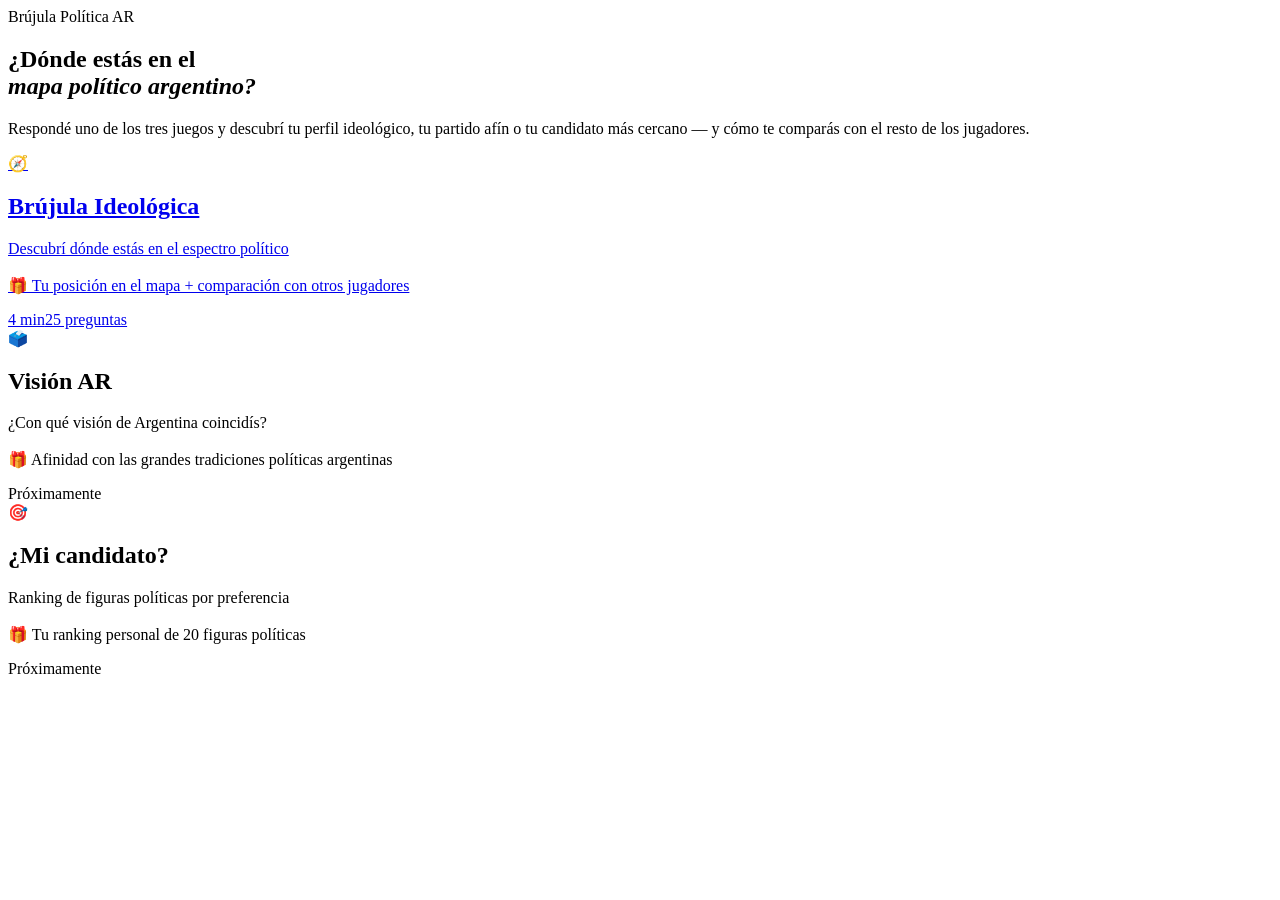
==== frontend/index.html @ 6eeeb503 "Brújula Política AR — instrumento v5.1, listo para deploy - 31 ítems EFG 4-point, 11 dimensiones, ej" ====
<!DOCTYPE html>
<html lang="es">
<head>
  <meta charset="UTF-8">
  <meta name="viewport" content="width=device-width, initial-scale=1.0">
  <title>Brújula Política Argentina</title>
  <link rel="stylesheet" href="/static/css/style.css">
</head>
<body>

<header>
  <div class="container">
    <div class="inner">
      <div class="logo">Brújula <span>Política AR</span></div>
    </div>
  </div>
</header>

<main>
  <div class="container">
    <section class="hero">
      <h1>¿Dónde estás en el<br><em>mapa político argentino?</em></h1>
      <p>Respondé uno de los tres juegos y descubrí tu perfil ideológico, tu partido afín o tu candidato más cercano — y cómo te comparás con el resto de los jugadores.</p>
    </section>

    <div class="quiz-grid" id="quiz-grid">
      <!-- populated by JS -->
    </div>
  </div>
</main>

<script>
const QUIZZES = [
  {
    id:       "j1",
    title:    "Brújula Ideológica",
    subtitle: "Descubrí dónde estás en el espectro político",
    icon:     "🧭",
    questions: 25,
    minutes:  4,
    reward:   "Tu posición en el mapa + comparación con otros jugadores",
    ready:    true
  },
  {
    id:       "j2",
    title:    "Visión AR",
    subtitle: "¿Con qué visión de Argentina coincidís?",
    icon:     "🗳️",
    questions: null,
    minutes:  null,
    reward:   "Afinidad con las grandes tradiciones políticas argentinas",
    ready:    false
  },
  {
    id:       "j3",
    title:    "¿Mi candidato?",
    subtitle: "Ranking de figuras políticas por preferencia",
    icon:     "🎯",
    questions: 20,
    minutes:  4,
    reward:   "Tu ranking personal de 20 figuras políticas",
    ready:    false
  }
];

const grid = document.getElementById("quiz-grid");

QUIZZES.forEach(q => {
  const meta = q.ready
    ? `<span>${q.minutes} min</span><span class="meta-questions">${q.questions} preguntas</span>`
    : `<span>Próximamente</span>`;

  const reward = `🎁 ${q.reward}`;

  if (q.ready) {
    grid.innerHTML += `
      <a class="quiz-card" href="/quiz?type=${q.id}">
        <div class="icon">${q.icon}</div>
        <h2>${q.title}</h2>
        <p>${q.subtitle}<br><br>${reward}</p>
        <div class="meta">${meta}</div>
      </a>`;
  } else {
    grid.innerHTML += `
      <div class="quiz-card disabled">
        <div class="icon">${q.icon}</div>
        <h2>${q.title}</h2>
        <p>${q.subtitle}<br><br>${reward}</p>
        <div class="meta">${meta}</div>
      </div>`;
  }
});
</script>

</body>
</html>
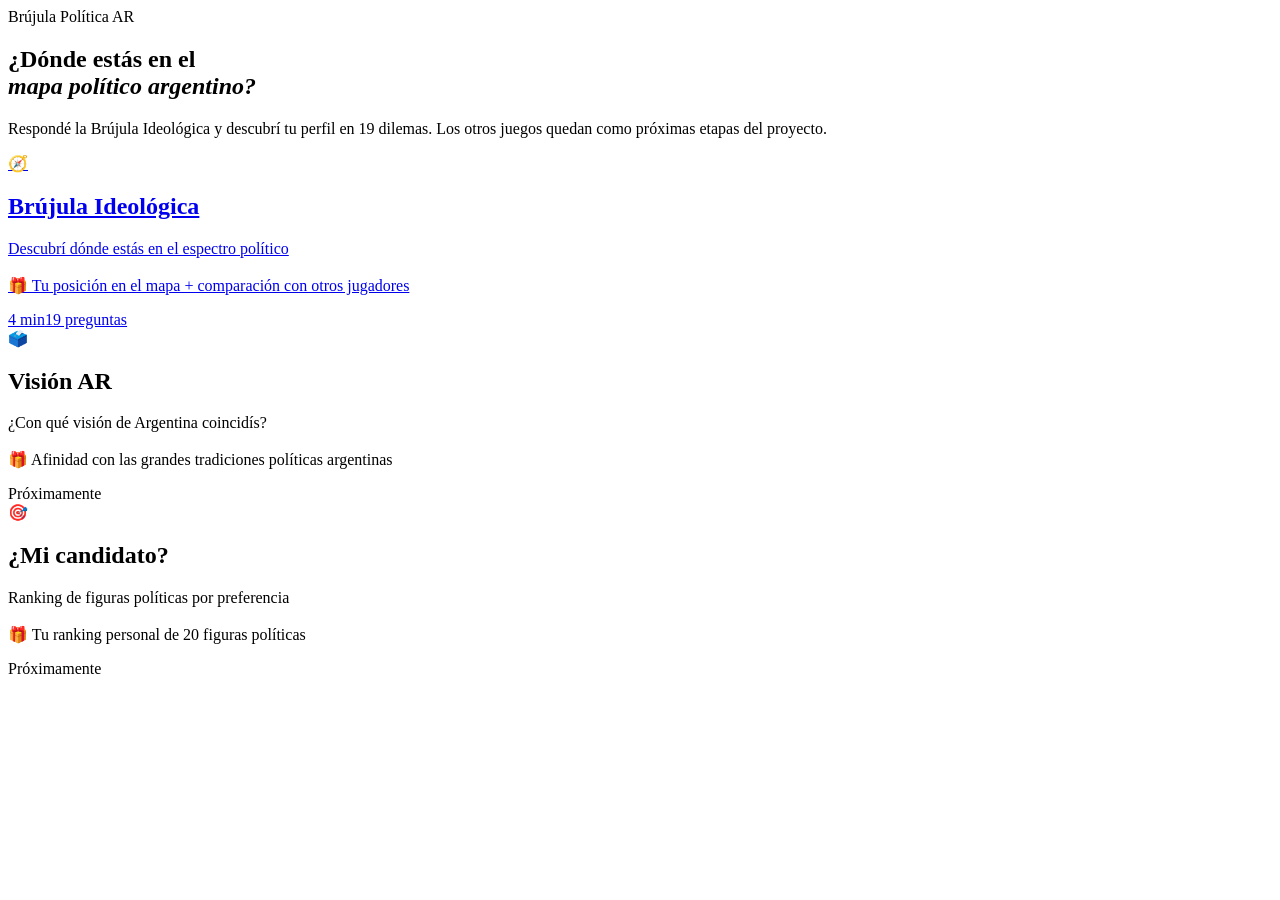
==== commit f7b07165: "Refinamientos post-hardening: validación de respuestas + ajustes UI - backend/scoring/j1_validation." ====
--- a/frontend/index.html
+++ b/frontend/index.html
@@ -3,7 +3,7 @@
 <head>
   <meta charset="UTF-8">
   <meta name="viewport" content="width=device-width, initial-scale=1.0">
-  <title>Brújula Política Argentina</title>
+  <title>Br&uacute;jula Pol&iacute;tica Argentina</title>
   <link rel="stylesheet" href="/static/css/style.css">
 </head>
 <body>
@@ -11,7 +11,7 @@
 <header>
   <div class="container">
     <div class="inner">
-      <div class="logo">Brújula <span>Política AR</span></div>
+      <div class="logo">Br&uacute;jula <span>Pol&iacute;tica AR</span></div>
     </div>
   </div>
 </header>
@@ -19,8 +19,8 @@
 <main>
   <div class="container">
     <section class="hero">
-      <h1>¿Dónde estás en el<br><em>mapa político argentino?</em></h1>
-      <p>Respondé uno de los tres juegos y descubrí tu perfil ideológico, tu partido afín o tu candidato más cercano — y cómo te comparás con el resto de los jugadores.</p>
+      <h1>&iquest;D&oacute;nde est&aacute;s en el<br><em>mapa pol&iacute;tico argentino?</em></h1>
+      <p>Respond&eacute; la Br&uacute;jula Ideol&oacute;gica y descubr&iacute; tu perfil en 19 dilemas. Los otros juegos quedan como pr&oacute;ximas etapas del proyecto.</p>
     </section>
 
     <div class="quiz-grid" id="quiz-grid">
@@ -33,32 +33,32 @@
 const QUIZZES = [
   {
     id:       "j1",
-    title:    "Brújula Ideológica",
-    subtitle: "Descubrí dónde estás en el espectro político",
-    icon:     "🧭",
-    questions: 25,
+    title:    "Br\u00fajula Ideol\u00f3gica",
+    subtitle: "Descubr\u00ed d\u00f3nde est\u00e1s en el espectro pol\u00edtico",
+    icon:     "\uD83E\uDDED",
+    questions: 19,
     minutes:  4,
-    reward:   "Tu posición en el mapa + comparación con otros jugadores",
+    reward:   "Tu posici\u00f3n en el mapa + comparaci\u00f3n con otros jugadores",
     ready:    true
   },
   {
     id:       "j2",
-    title:    "Visión AR",
-    subtitle: "¿Con qué visión de Argentina coincidís?",
-    icon:     "🗳️",
+    title:    "Visi\u00f3n AR",
+    subtitle: "\u00bfCon qu\u00e9 visi\u00f3n de Argentina coincid\u00eds?",
+    icon:     "\uD83D\uDDF3\uFE0F",
     questions: null,
     minutes:  null,
-    reward:   "Afinidad con las grandes tradiciones políticas argentinas",
+    reward:   "Afinidad con las grandes tradiciones pol\u00edticas argentinas",
     ready:    false
   },
   {
     id:       "j3",
-    title:    "¿Mi candidato?",
-    subtitle: "Ranking de figuras políticas por preferencia",
-    icon:     "🎯",
+    title:    "\u00bfMi candidato?",
+    subtitle: "Ranking de figuras pol\u00edticas por preferencia",
+    icon:     "\uD83C\uDFAF",
     questions: 20,
     minutes:  4,
-    reward:   "Tu ranking personal de 20 figuras políticas",
+    reward:   "Tu ranking personal de 20 figuras pol\u00edticas",
     ready:    false
   }
 ];
@@ -68,9 +68,9 @@
 QUIZZES.forEach(q => {
   const meta = q.ready
     ? `<span>${q.minutes} min</span><span class="meta-questions">${q.questions} preguntas</span>`
-    : `<span>Próximamente</span>`;
+    : `<span>Pr\u00f3ximamente</span>`;
 
-  const reward = `🎁 ${q.reward}`;
+  const reward = `\uD83C\uDF81 ${q.reward}`;
 
   if (q.ready) {
     grid.innerHTML += `
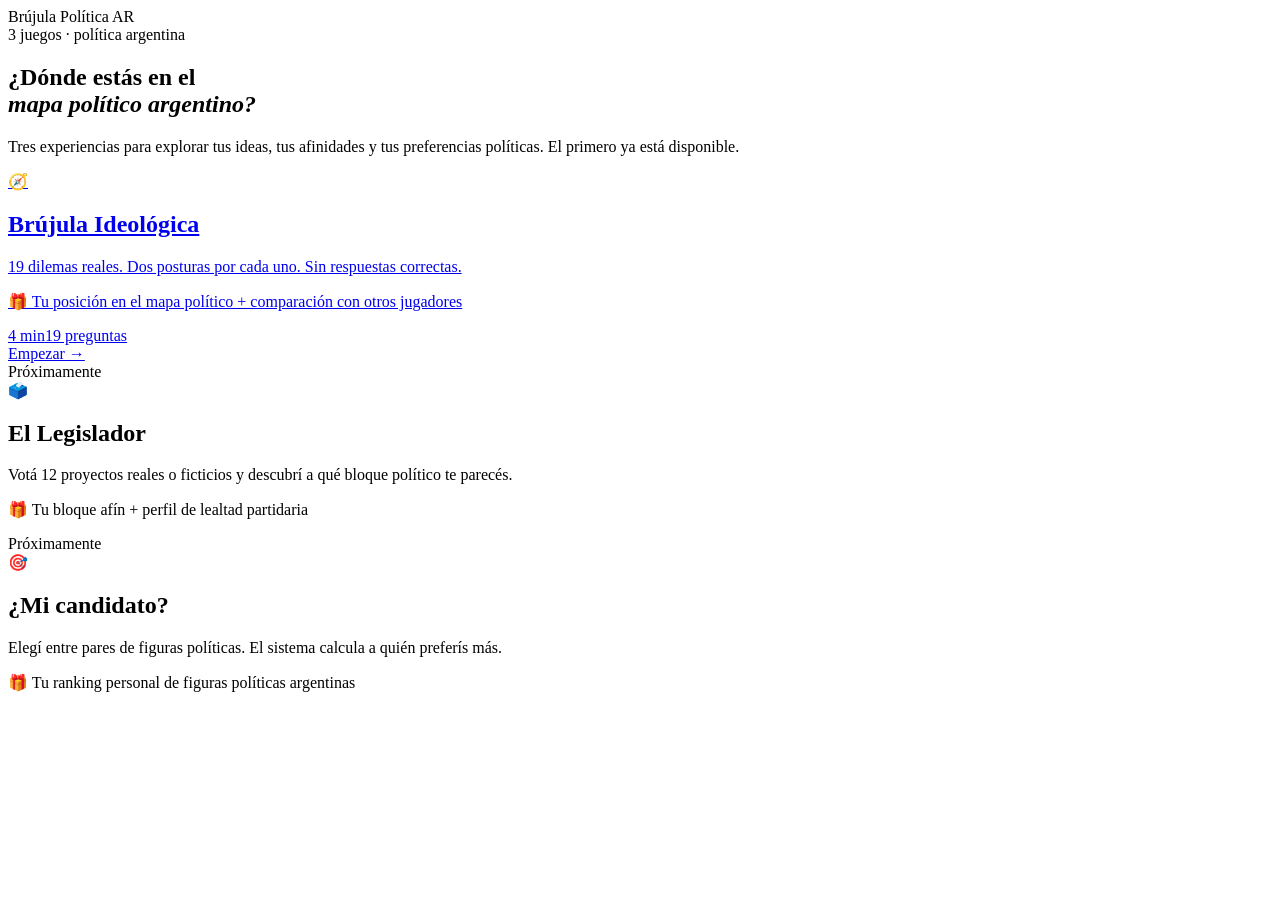
==== commit 1c712e23: "feat(j1): instrumento v6.2 — revisión editorial completa - Escenarios reescritos a segunda persona (" ====
--- a/frontend/index.html
+++ b/frontend/index.html
@@ -19,8 +19,9 @@
 <main>
   <div class="container">
     <section class="hero">
+      <div class="hero-tag">3 juegos &middot; pol&iacute;tica argentina</div>
       <h1>&iquest;D&oacute;nde est&aacute;s en el<br><em>mapa pol&iacute;tico argentino?</em></h1>
-      <p>Respond&eacute; la Br&uacute;jula Ideol&oacute;gica y descubr&iacute; tu perfil en 19 dilemas. Los otros juegos quedan como pr&oacute;ximas etapas del proyecto.</p>
+      <p>Tres experiencias para explorar tus ideas, tus afinidades y tus preferencias pol&iacute;ticas. El primero ya est&aacute; disponible.</p>
     </section>
 
     <div class="quiz-grid" id="quiz-grid">
@@ -34,31 +35,31 @@
   {
     id:       "j1",
     title:    "Br\u00fajula Ideol\u00f3gica",
-    subtitle: "Descubr\u00ed d\u00f3nde est\u00e1s en el espectro pol\u00edtico",
+    subtitle: "19 dilemas reales. Dos posturas por cada uno. Sin respuestas correctas.",
     icon:     "\uD83E\uDDED",
     questions: 19,
     minutes:  4,
-    reward:   "Tu posici\u00f3n en el mapa + comparaci\u00f3n con otros jugadores",
+    reward:   "Tu posici\u00f3n en el mapa pol\u00edtico + comparaci\u00f3n con otros jugadores",
     ready:    true
   },
   {
     id:       "j2",
-    title:    "Visi\u00f3n AR",
-    subtitle: "\u00bfCon qu\u00e9 visi\u00f3n de Argentina coincid\u00eds?",
+    title:    "El Legislador",
+    subtitle: "Vot\u00e1 12 proyectos reales o ficticios y descubr\u00ed a qu\u00e9 bloque pol\u00edtico te parec\u00e9s.",
     icon:     "\uD83D\uDDF3\uFE0F",
-    questions: null,
-    minutes:  null,
-    reward:   "Afinidad con las grandes tradiciones pol\u00edticas argentinas",
+    questions: 12,
+    minutes:  5,
+    reward:   "Tu bloque af\u00edn + perfil de lealtad partidaria",
     ready:    false
   },
   {
     id:       "j3",
     title:    "\u00bfMi candidato?",
-    subtitle: "Ranking de figuras pol\u00edticas por preferencia",
+    subtitle: "Eleg\u00ed entre pares de figuras pol\u00edticas. El sistema calcula a qui\u00e9n prefer\u00eds m\u00e1s.",
     icon:     "\uD83C\uDFAF",
     questions: 20,
     minutes:  4,
-    reward:   "Tu ranking personal de 20 figuras pol\u00edticas",
+    reward:   "Tu ranking personal de figuras pol\u00edticas argentinas",
     ready:    false
   }
 ];
@@ -66,27 +67,25 @@
 const grid = document.getElementById("quiz-grid");
 
 QUIZZES.forEach(q => {
-  const meta = q.ready
-    ? `<span>${q.minutes} min</span><span class="meta-questions">${q.questions} preguntas</span>`
-    : `<span>Pr\u00f3ximamente</span>`;
-
-  const reward = `\uD83C\uDF81 ${q.reward}`;
-
   if (q.ready) {
+    const meta = `<span>${q.minutes} min</span><span class="meta-questions">${q.questions} preguntas</span>`;
     grid.innerHTML += `
       <a class="quiz-card" href="/quiz?type=${q.id}">
         <div class="icon">${q.icon}</div>
         <h2>${q.title}</h2>
-        <p>${q.subtitle}<br><br>${reward}</p>
+        <p class="card-subtitle">${q.subtitle}</p>
+        <p class="card-reward">\uD83C\uDF81 ${q.reward}</p>
         <div class="meta">${meta}</div>
+        <div class="card-cta">Empezar \u2192</div>
       </a>`;
   } else {
     grid.innerHTML += `
       <div class="quiz-card disabled">
+        <div class="quiz-coming-badge">Pr\u00f3ximamente</div>
         <div class="icon">${q.icon}</div>
         <h2>${q.title}</h2>
-        <p>${q.subtitle}<br><br>${reward}</p>
-        <div class="meta">${meta}</div>
+        <p class="card-subtitle">${q.subtitle}</p>
+        <p class="card-reward">\uD83C\uDF81 ${q.reward}</p>
       </div>`;
   }
 });
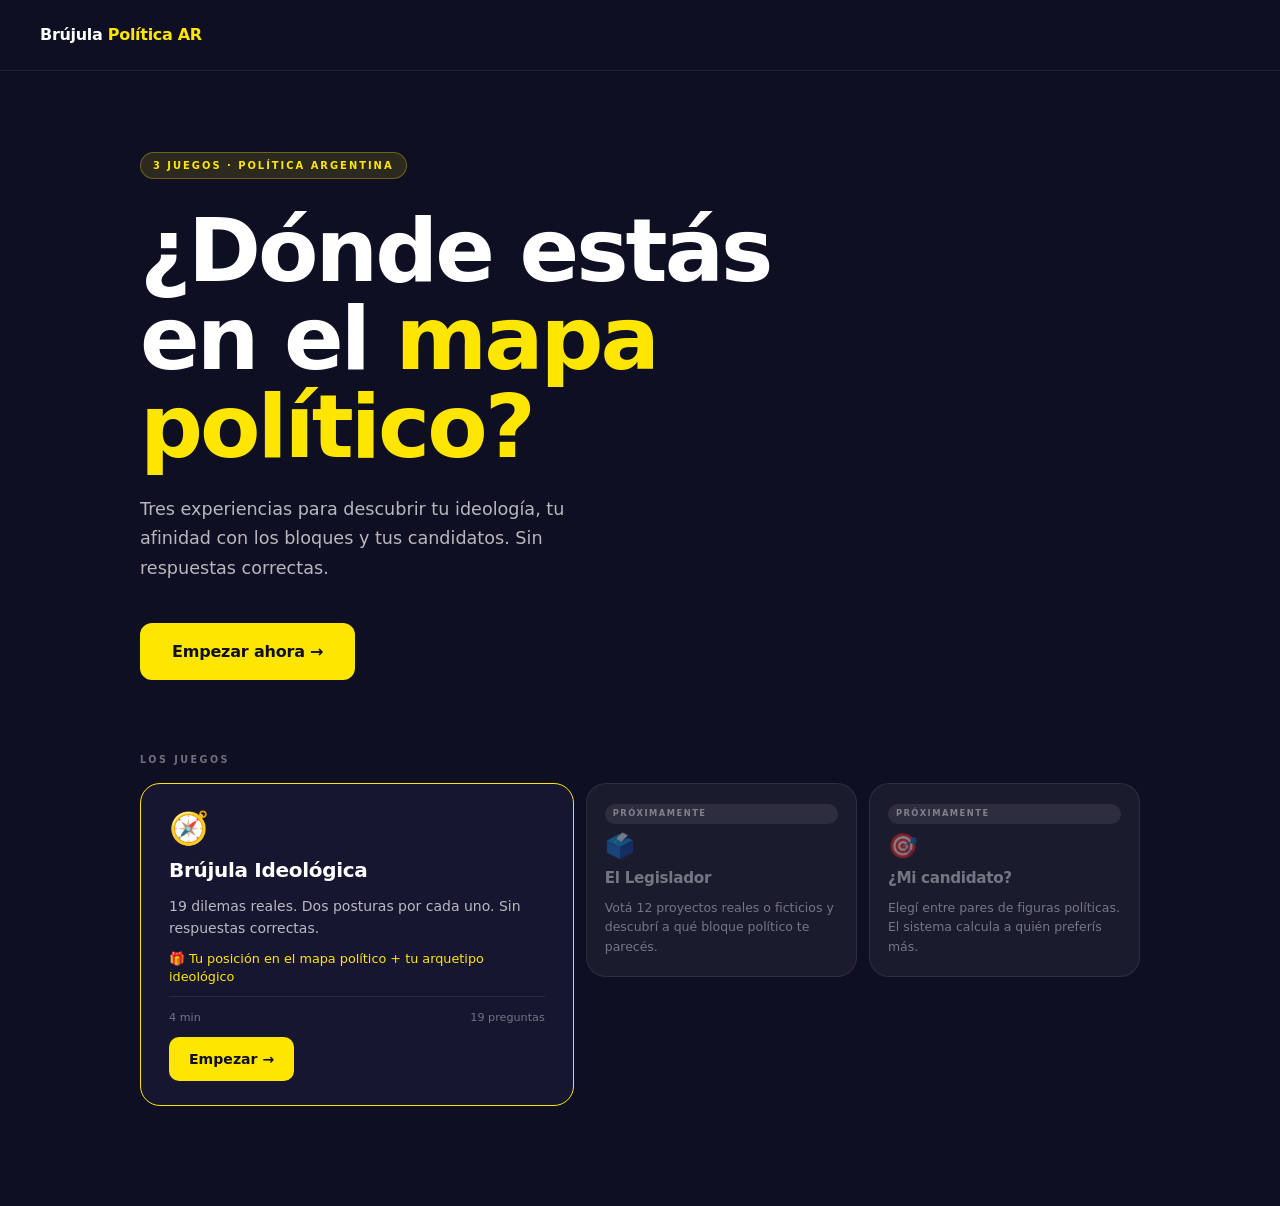
==== commit 8b445719: "feat(landing): dark theme v1 — base para iteración gaming retro Co-Authored-By: Claude Sonnet 4.6 (1" ====
--- a/frontend/index.html
+++ b/frontend/index.html
@@ -3,89 +3,344 @@
 <head>
   <meta charset="UTF-8">
   <meta name="viewport" content="width=device-width, initial-scale=1.0">
-  <title>Br&uacute;jula Pol&iacute;tica Argentina</title>
-  <link rel="stylesheet" href="/static/css/style.css">
+  <title>Brújula Política AR — ¿Dónde estás en el mapa político argentino?</title>
+  <style>
+    /* ── Reset ── */
+    *, *::before, *::after { box-sizing: border-box; margin: 0; padding: 0; }
+
+    /* ── Tokens ── */
+    :root {
+      --dark:       #0F0F23;
+      --dark-card:  #161630;
+      --dark-card2: #1C1C3A;
+      --yellow:     #FFE600;
+      --yellow-dim: rgba(255,230,0,0.12);
+      --yellow-bdr: rgba(255,230,0,0.30);
+      --orange:     #FF5C00;
+      --white:      #FFFFFF;
+      --white-70:   rgba(255,255,255,0.70);
+      --white-40:   rgba(255,255,255,0.40);
+      --white-15:   rgba(255,255,255,0.15);
+      --white-08:   rgba(255,255,255,0.08);
+      --white-05:   rgba(255,255,255,0.05);
+    }
+
+    body {
+      font-family: 'Segoe UI', system-ui, -apple-system, sans-serif;
+      background: var(--dark);
+      color: var(--white);
+      min-height: 100vh;
+      line-height: 1.6;
+    }
+
+    a { text-decoration: none; }
+
+    /* ── Header ── */
+    .lnd-header {
+      display: flex;
+      align-items: center;
+      justify-content: space-between;
+      padding: 20px 24px;
+      border-bottom: 1px solid var(--white-08);
+    }
+    .lnd-logo {
+      font-size: 1rem;
+      font-weight: 800;
+      color: var(--white);
+      letter-spacing: -0.3px;
+    }
+    .lnd-logo span { color: var(--yellow); }
+
+    /* ── Hero ── */
+    .lnd-hero {
+      max-width: 1080px;
+      margin: 0 auto;
+      padding: 56px 24px 64px;
+    }
+
+    .lnd-hero-tag {
+      display: inline-flex;
+      align-items: center;
+      gap: 6px;
+      font-size: 0.62rem;
+      font-weight: 700;
+      letter-spacing: 2px;
+      text-transform: uppercase;
+      color: var(--yellow);
+      background: var(--yellow-dim);
+      border: 1px solid var(--yellow-bdr);
+      padding: 5px 12px;
+      border-radius: 99px;
+      margin-bottom: 28px;
+    }
+
+    .lnd-hero-h1 {
+      font-size: clamp(2.8rem, 9vw, 5.5rem);
+      font-weight: 900;
+      line-height: 1.0;
+      letter-spacing: -2px;
+      margin-bottom: 24px;
+      color: var(--white);
+    }
+    .lnd-hero-h1 em {
+      color: var(--yellow);
+      font-style: normal;
+    }
+
+    .lnd-hero-sub {
+      font-size: clamp(1rem, 2vw, 1.1rem);
+      color: var(--white-70);
+      max-width: 480px;
+      line-height: 1.65;
+      margin-bottom: 40px;
+    }
+
+    .lnd-hero-cta {
+      display: inline-flex;
+      align-items: center;
+      gap: 8px;
+      background: var(--yellow);
+      color: var(--dark);
+      font-size: 1rem;
+      font-weight: 800;
+      padding: 16px 32px;
+      border-radius: 12px;
+      letter-spacing: -0.2px;
+      transition: background 0.15s, transform 0.15s;
+    }
+    .lnd-hero-cta:hover {
+      background: #FFD000;
+      transform: translateY(-2px);
+    }
+
+    /* ── Games section ── */
+    .lnd-games {
+      max-width: 1080px;
+      margin: 0 auto;
+      padding: 0 24px 100px;
+    }
+
+    .lnd-section-label {
+      font-size: 0.6rem;
+      font-weight: 700;
+      letter-spacing: 2.5px;
+      text-transform: uppercase;
+      color: var(--white-40);
+      margin-bottom: 16px;
+    }
+
+    .lnd-grid {
+      display: grid;
+      grid-template-columns: 1fr 1fr;
+      gap: 12px;
+    }
+
+    /* ── J1 — card activa ── */
+    .lnd-card-j1 {
+      grid-column: 1 / -1;
+      background: var(--dark-card);
+      border: 1.5px solid var(--yellow);
+      border-radius: 20px;
+      padding: 28px 28px 24px;
+      display: flex;
+      flex-direction: column;
+      gap: 10px;
+      color: var(--white);
+      transition: border-color 0.15s, transform 0.15s;
+    }
+    .lnd-card-j1:hover {
+      border-color: #FFD000;
+      transform: translateY(-2px);
+      color: var(--white);
+    }
+
+    .lnd-card-icon { font-size: 2rem; line-height: 1; }
+
+    .lnd-card-title {
+      font-size: 1.25rem;
+      font-weight: 800;
+      letter-spacing: -0.3px;
+    }
+
+    .lnd-card-desc {
+      font-size: 0.875rem;
+      color: var(--white-70);
+      line-height: 1.55;
+    }
+
+    .lnd-card-reward {
+      font-size: 0.8rem;
+      color: var(--yellow);
+      line-height: 1.4;
+    }
+
+    .lnd-card-meta {
+      display: flex;
+      justify-content: space-between;
+      font-size: 0.7rem;
+      color: var(--white-40);
+      border-top: 1px solid var(--white-08);
+      padding-top: 12px;
+    }
+
+    .lnd-card-btn {
+      display: inline-flex;
+      align-items: center;
+      gap: 6px;
+      background: var(--yellow);
+      color: var(--dark);
+      font-size: 0.88rem;
+      font-weight: 800;
+      padding: 11px 20px;
+      border-radius: 10px;
+      align-self: flex-start;
+      transition: background 0.15s;
+    }
+    .lnd-card-j1:hover .lnd-card-btn { background: #FFD000; }
+
+    /* ── J2/J3 — cards próximamente ── */
+    .lnd-card-soon {
+      background: var(--white-05);
+      border: 1px solid var(--white-08);
+      border-radius: 20px;
+      padding: 20px 18px;
+      display: flex;
+      flex-direction: column;
+      gap: 8px;
+    }
+
+    .lnd-soon-badge {
+      display: inline-block;
+      font-size: 0.52rem;
+      font-weight: 700;
+      letter-spacing: 1.5px;
+      text-transform: uppercase;
+      color: var(--white-40);
+      background: var(--white-08);
+      padding: 3px 8px;
+      border-radius: 99px;
+      margin-bottom: 2px;
+    }
+
+    .lnd-card-soon .lnd-card-icon { font-size: 1.5rem; opacity: 0.45; }
+    .lnd-card-soon .lnd-card-title { font-size: 0.95rem; color: var(--white-40); }
+    .lnd-card-soon .lnd-card-desc  { font-size: 0.78rem; color: var(--white-40); }
+
+    /* ── Desktop ── */
+    @media (min-width: 700px) {
+      .lnd-header { padding: 22px 40px; }
+      .lnd-hero   { padding: 80px 40px 72px; }
+      .lnd-games  { padding: 0 40px 100px; }
+
+      .lnd-grid {
+        grid-template-columns: 1.6fr 1fr 1fr;
+        grid-template-rows: auto;
+        align-items: start;
+      }
+      .lnd-card-j1 {
+        grid-column: 1;
+        grid-row: 1 / 3;
+        height: 100%;
+      }
+      /* J2 y J3 se ubican en col 2 y 3, fila 1 / col 2 y 3 fila 2 no aplica */
+    }
+
+    @media (min-width: 900px) {
+      .lnd-hero-h1 { letter-spacing: -3px; }
+    }
+
+    /* Divider decorativo hero → games */
+    .lnd-divider {
+      width: 40px;
+      height: 3px;
+      background: var(--yellow);
+      border-radius: 99px;
+      margin: 0 auto 32px;
+      opacity: 0.5;
+    }
+  </style>
 </head>
 <body>
 
-<header>
-  <div class="container">
-    <div class="inner">
-      <div class="logo">Br&uacute;jula <span>Pol&iacute;tica AR</span></div>
-    </div>
-  </div>
+<header class="lnd-header">
+  <div class="lnd-logo">Brújula <span>Política AR</span></div>
 </header>
 
 <main>
-  <div class="container">
-    <section class="hero">
-      <div class="hero-tag">3 juegos &middot; pol&iacute;tica argentina</div>
-      <h1>&iquest;D&oacute;nde est&aacute;s en el<br><em>mapa pol&iacute;tico argentino?</em></h1>
-      <p>Tres experiencias para explorar tus ideas, tus afinidades y tus preferencias pol&iacute;ticas. El primero ya est&aacute; disponible.</p>
-    </section>
-
-    <div class="quiz-grid" id="quiz-grid">
+
+  <section class="lnd-hero">
+    <div class="lnd-hero-tag">3 juegos &middot; pol&iacute;tica argentina</div>
+    <h1 class="lnd-hero-h1">
+      &iquest;D&oacute;nde est&aacute;s<br>en el <em>mapa<br>pol&iacute;tico?</em>
+    </h1>
+    <p class="lnd-hero-sub">
+      Tres experiencias para descubrir tu ideolog&iacute;a, tu afinidad con los bloques y tus candidatos. Sin respuestas correctas.
+    </p>
+    <a href="/quiz?type=j1" class="lnd-hero-cta">Empezar ahora &rarr;</a>
+  </section>
+
+  <section class="lnd-games">
+    <div class="lnd-section-label">Los juegos</div>
+    <div class="lnd-grid" id="lnd-grid">
       <!-- populated by JS -->
     </div>
-  </div>
+  </section>
+
 </main>
 
 <script>
 const QUIZZES = [
   {
     id:       "j1",
-    title:    "Br\u00fajula Ideol\u00f3gica",
-    subtitle: "19 dilemas reales. Dos posturas por cada uno. Sin respuestas correctas.",
-    icon:     "\uD83E\uDDED",
+    title:    "Brújula Ideológica",
+    desc:     "19 dilemas reales. Dos posturas por cada uno. Sin respuestas correctas.",
+    icon:     "🧭",
     questions: 19,
     minutes:  4,
-    reward:   "Tu posici\u00f3n en el mapa pol\u00edtico + comparaci\u00f3n con otros jugadores",
+    reward:   "Tu posición en el mapa político + tu arquetipo ideológico",
     ready:    true
   },
   {
-    id:       "j2",
-    title:    "El Legislador",
-    subtitle: "Vot\u00e1 12 proyectos reales o ficticios y descubr\u00ed a qu\u00e9 bloque pol\u00edtico te parec\u00e9s.",
-    icon:     "\uD83D\uDDF3\uFE0F",
-    questions: 12,
-    minutes:  5,
-    reward:   "Tu bloque af\u00edn + perfil de lealtad partidaria",
-    ready:    false
+    id:    "j2",
+    title: "El Legislador",
+    desc:  "Votá 12 proyectos reales o ficticios y descubrí a qué bloque político te parecés.",
+    icon:  "🗳️",
+    reward: "Tu bloque afín + perfil de lealtad partidaria",
+    ready: false
   },
   {
-    id:       "j3",
-    title:    "\u00bfMi candidato?",
-    subtitle: "Eleg\u00ed entre pares de figuras pol\u00edticas. El sistema calcula a qui\u00e9n prefer\u00eds m\u00e1s.",
-    icon:     "\uD83C\uDFAF",
-    questions: 20,
-    minutes:  4,
-    reward:   "Tu ranking personal de figuras pol\u00edticas argentinas",
-    ready:    false
+    id:    "j3",
+    title: "¿Mi candidato?",
+    desc:  "Elegí entre pares de figuras políticas. El sistema calcula a quién preferís más.",
+    icon:  "🎯",
+    reward: "Tu ranking de figuras políticas argentinas",
+    ready: false
   }
 ];
 
-const grid = document.getElementById("quiz-grid");
+const grid = document.getElementById("lnd-grid");
 
 QUIZZES.forEach(q => {
   if (q.ready) {
-    const meta = `<span>${q.minutes} min</span><span class="meta-questions">${q.questions} preguntas</span>`;
     grid.innerHTML += `
-      <a class="quiz-card" href="/quiz?type=${q.id}">
-        <div class="icon">${q.icon}</div>
-        <h2>${q.title}</h2>
-        <p class="card-subtitle">${q.subtitle}</p>
-        <p class="card-reward">\uD83C\uDF81 ${q.reward}</p>
-        <div class="meta">${meta}</div>
-        <div class="card-cta">Empezar \u2192</div>
+      <a class="lnd-card-j1" href="/quiz?type=${q.id}">
+        <div class="lnd-card-icon">${q.icon}</div>
+        <div class="lnd-card-title">${q.title}</div>
+        <div class="lnd-card-desc">${q.desc}</div>
+        <div class="lnd-card-reward">🎁 ${q.reward}</div>
+        <div class="lnd-card-meta">
+          <span>${q.minutes} min</span>
+          <span>${q.questions} preguntas</span>
+        </div>
+        <div class="lnd-card-btn">Empezar →</div>
       </a>`;
   } else {
     grid.innerHTML += `
-      <div class="quiz-card disabled">
-        <div class="quiz-coming-badge">Pr\u00f3ximamente</div>
-        <div class="icon">${q.icon}</div>
-        <h2>${q.title}</h2>
-        <p class="card-subtitle">${q.subtitle}</p>
-        <p class="card-reward">\uD83C\uDF81 ${q.reward}</p>
+      <div class="lnd-card-soon">
+        <div class="lnd-soon-badge">Próximamente</div>
+        <div class="lnd-card-icon">${q.icon}</div>
+        <div class="lnd-card-title">${q.title}</div>
+        <div class="lnd-card-desc">${q.desc}</div>
       </div>`;
   }
 });
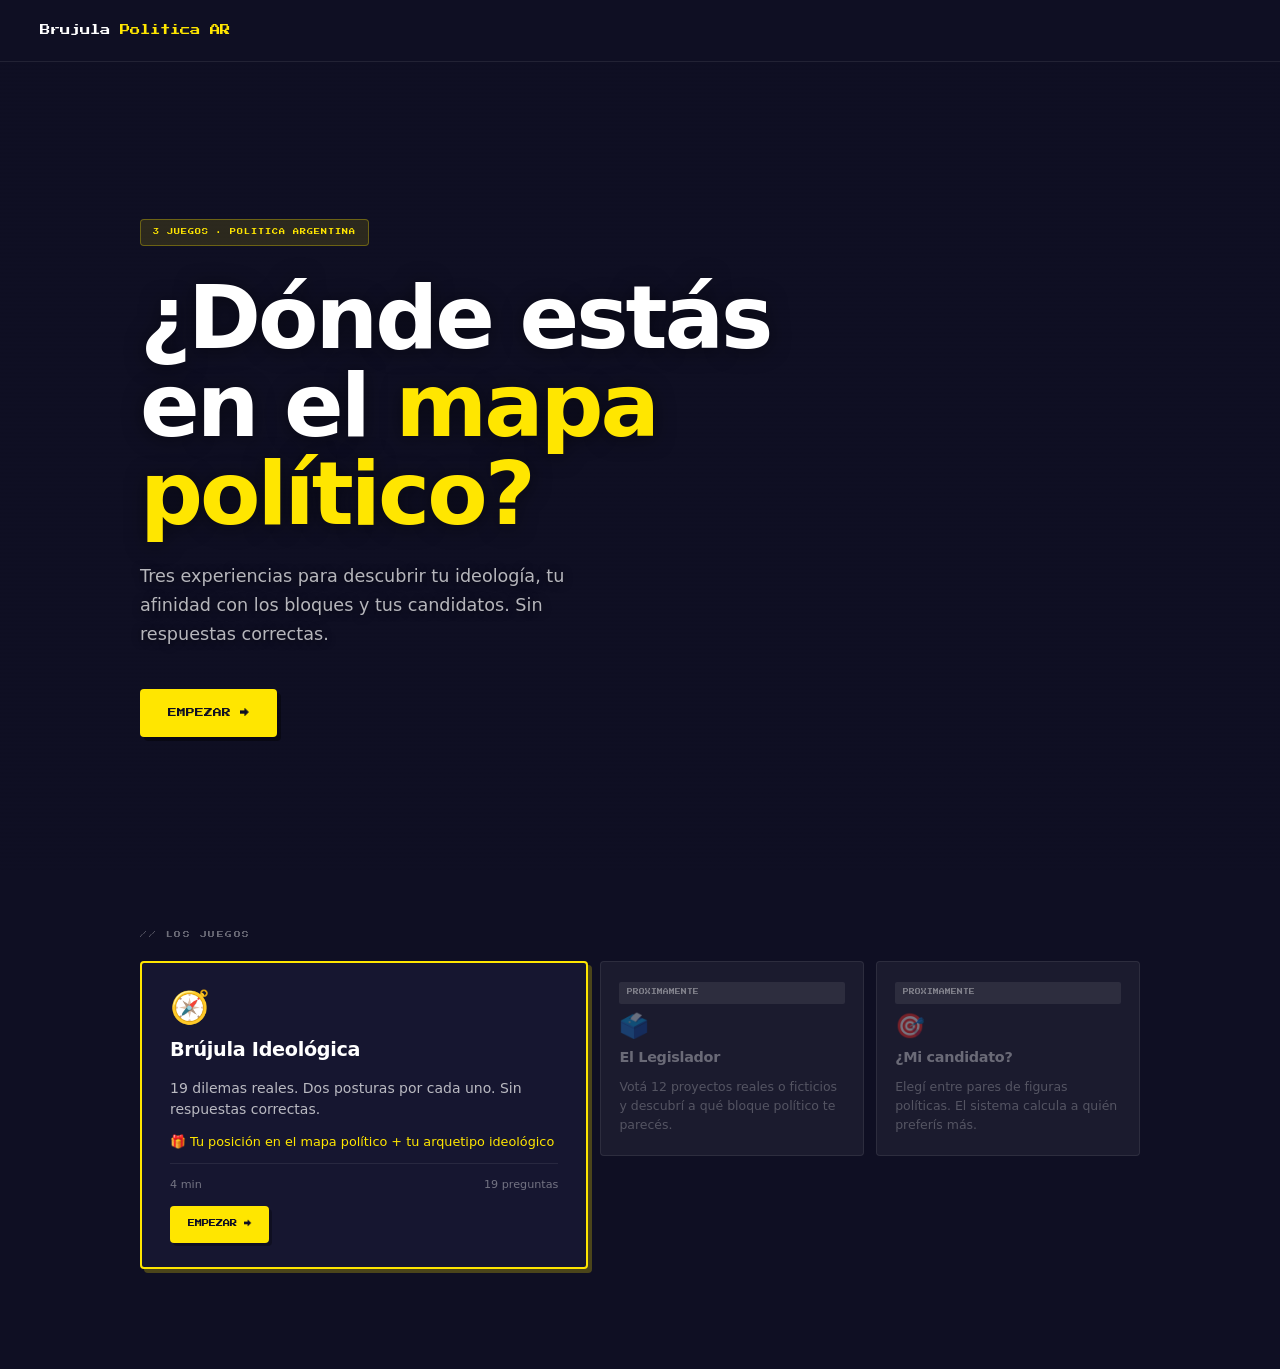
==== commit f51ed8fb: "feat(landing): gaming retro theme + video background wrapper - Pixel font Press Start 2P para logo, " ====
--- a/frontend/index.html
+++ b/frontend/index.html
@@ -4,6 +4,9 @@
   <meta charset="UTF-8">
   <meta name="viewport" content="width=device-width, initial-scale=1.0">
   <title>Brújula Política AR — ¿Dónde estás en el mapa político argentino?</title>
+  <link rel="preconnect" href="https://fonts.googleapis.com">
+  <link rel="preconnect" href="https://fonts.gstatic.com" crossorigin>
+  <link href="https://fonts.googleapis.com/css2?family=Press+Start+2P&display=swap" rel="stylesheet">
   <style>
     /* ── Reset ── */
     *, *::before, *::after { box-sizing: border-box; margin: 0; padding: 0; }
@@ -12,17 +15,16 @@
     :root {
       --dark:       #0F0F23;
       --dark-card:  #161630;
-      --dark-card2: #1C1C3A;
       --yellow:     #FFE600;
       --yellow-dim: rgba(255,230,0,0.12);
       --yellow-bdr: rgba(255,230,0,0.30);
-      --orange:     #FF5C00;
       --white:      #FFFFFF;
       --white-70:   rgba(255,255,255,0.70);
       --white-40:   rgba(255,255,255,0.40);
       --white-15:   rgba(255,255,255,0.15);
       --white-08:   rgba(255,255,255,0.08);
       --white-05:   rgba(255,255,255,0.05);
+      --pixel-font: 'Press Start 2P', monospace;
     }
 
     body {
@@ -37,6 +39,8 @@
 
     /* ── Header ── */
     .lnd-header {
+      position: relative;
+      z-index: 10;
       display: flex;
       align-items: center;
       justify-content: space-between;
@@ -44,16 +48,70 @@
       border-bottom: 1px solid var(--white-08);
     }
     .lnd-logo {
-      font-size: 1rem;
-      font-weight: 800;
-      color: var(--white);
-      letter-spacing: -0.3px;
+      font-family: var(--pixel-font);
+      font-size: 0.6rem;
+      color: var(--white);
+      line-height: 1.6;
+      letter-spacing: 0;
     }
     .lnd-logo span { color: var(--yellow); }
 
-    /* ── Hero ── */
+    /* ── Hero — container relativo para el video ── */
+    .lnd-hero-wrap {
+      position: relative;
+      min-height: 88vh;
+      display: flex;
+      align-items: center;
+      overflow: hidden;
+    }
+
+    /* ── Video de fondo ── */
+    .lnd-hero-video {
+      position: absolute;
+      inset: 0;
+      width: 100%;
+      height: 100%;
+      object-fit: cover;
+      object-position: center;
+      opacity: 0.55;
+      z-index: 0;
+    }
+
+    /* ── Overlay gradiente para legibilidad ── */
+    .lnd-hero-overlay {
+      position: absolute;
+      inset: 0;
+      background: linear-gradient(
+        to bottom,
+        rgba(15,15,35,0.50) 0%,
+        rgba(15,15,35,0.55) 50%,
+        rgba(15,15,35,0.92) 100%
+      );
+      z-index: 1;
+    }
+
+    /* ── Efecto scanlines retro (muy sutil) ── */
+    .lnd-hero-wrap::after {
+      content: '';
+      position: absolute;
+      inset: 0;
+      background: repeating-linear-gradient(
+        0deg,
+        transparent,
+        transparent 2px,
+        rgba(0,0,0,0.04) 2px,
+        rgba(0,0,0,0.04) 4px
+      );
+      pointer-events: none;
+      z-index: 2;
+    }
+
+    /* ── Contenido del hero (sobre el video) ── */
     .lnd-hero {
+      position: relative;
+      z-index: 5;
       max-width: 1080px;
+      width: 100%;
       margin: 0 auto;
       padding: 56px 24px 64px;
     }
@@ -62,25 +120,26 @@
       display: inline-flex;
       align-items: center;
       gap: 6px;
-      font-size: 0.62rem;
-      font-weight: 700;
-      letter-spacing: 2px;
-      text-transform: uppercase;
+      font-family: var(--pixel-font);
+      font-size: 0.38rem;
+      letter-spacing: 1px;
       color: var(--yellow);
       background: var(--yellow-dim);
       border: 1px solid var(--yellow-bdr);
-      padding: 5px 12px;
-      border-radius: 99px;
+      padding: 7px 12px;
+      border-radius: 4px;
       margin-bottom: 28px;
+      line-height: 1.8;
     }
 
     .lnd-hero-h1 {
-      font-size: clamp(2.8rem, 9vw, 5.5rem);
+      font-size: clamp(2.6rem, 9vw, 5.5rem);
       font-weight: 900;
       line-height: 1.0;
       letter-spacing: -2px;
       margin-bottom: 24px;
       color: var(--white);
+      text-shadow: 0 2px 20px rgba(0,0,0,0.5);
     }
     .lnd-hero-h1 em {
       color: var(--yellow);
@@ -88,11 +147,12 @@
     }
 
     .lnd-hero-sub {
-      font-size: clamp(1rem, 2vw, 1.1rem);
+      font-size: clamp(0.95rem, 2vw, 1.1rem);
       color: var(--white-70);
-      max-width: 480px;
+      max-width: 460px;
       line-height: 1.65;
       margin-bottom: 40px;
+      text-shadow: 0 1px 8px rgba(0,0,0,0.6);
     }
 
     .lnd-hero-cta {
@@ -101,32 +161,40 @@
       gap: 8px;
       background: var(--yellow);
       color: var(--dark);
-      font-size: 1rem;
-      font-weight: 800;
-      padding: 16px 32px;
-      border-radius: 12px;
-      letter-spacing: -0.2px;
+      font-family: var(--pixel-font);
+      font-size: 0.55rem;
+      font-weight: 400;
+      padding: 16px 28px;
+      border-radius: 4px;
+      letter-spacing: 0;
+      line-height: 1.8;
       transition: background 0.15s, transform 0.15s;
+      box-shadow: 4px 4px 0 rgba(0,0,0,0.4);
     }
     .lnd-hero-cta:hover {
       background: #FFD000;
-      transform: translateY(-2px);
+      transform: translate(-2px, -2px);
+      box-shadow: 6px 6px 0 rgba(0,0,0,0.4);
+    }
+    .lnd-hero-cta:active {
+      transform: translate(0, 0);
+      box-shadow: 2px 2px 0 rgba(0,0,0,0.4);
     }
 
     /* ── Games section ── */
     .lnd-games {
       max-width: 1080px;
       margin: 0 auto;
-      padding: 0 24px 100px;
+      padding: 48px 24px 100px;
     }
 
     .lnd-section-label {
-      font-size: 0.6rem;
-      font-weight: 700;
-      letter-spacing: 2.5px;
-      text-transform: uppercase;
+      font-family: var(--pixel-font);
+      font-size: 0.42rem;
+      letter-spacing: 1.5px;
       color: var(--white-40);
-      margin-bottom: 16px;
+      margin-bottom: 20px;
+      line-height: 2;
     }
 
     .lnd-grid {
@@ -139,27 +207,29 @@
     .lnd-card-j1 {
       grid-column: 1 / -1;
       background: var(--dark-card);
-      border: 1.5px solid var(--yellow);
-      border-radius: 20px;
+      border: 2px solid var(--yellow);
+      border-radius: 4px;
       padding: 28px 28px 24px;
       display: flex;
       flex-direction: column;
-      gap: 10px;
-      color: var(--white);
-      transition: border-color 0.15s, transform 0.15s;
+      gap: 12px;
+      color: var(--white);
+      transition: transform 0.12s, box-shadow 0.12s;
+      box-shadow: 4px 4px 0 rgba(255,230,0,0.25);
     }
     .lnd-card-j1:hover {
-      border-color: #FFD000;
-      transform: translateY(-2px);
+      transform: translate(-2px, -2px);
+      box-shadow: 6px 6px 0 rgba(255,230,0,0.35);
       color: var(--white);
     }
 
     .lnd-card-icon { font-size: 2rem; line-height: 1; }
 
     .lnd-card-title {
-      font-size: 1.25rem;
+      font-size: 1.2rem;
       font-weight: 800;
       letter-spacing: -0.3px;
+      color: var(--white);
     }
 
     .lnd-card-desc {
@@ -189,20 +259,25 @@
       gap: 6px;
       background: var(--yellow);
       color: var(--dark);
-      font-size: 0.88rem;
-      font-weight: 800;
-      padding: 11px 20px;
-      border-radius: 10px;
+      font-family: var(--pixel-font);
+      font-size: 0.45rem;
+      padding: 12px 18px;
+      border-radius: 4px;
       align-self: flex-start;
-      transition: background 0.15s;
-    }
-    .lnd-card-j1:hover .lnd-card-btn { background: #FFD000; }
-
-    /* ── J2/J3 — cards próximamente ── */
+      line-height: 1.8;
+      box-shadow: 3px 3px 0 rgba(0,0,0,0.3);
+      transition: transform 0.12s, box-shadow 0.12s;
+    }
+    .lnd-card-j1:hover .lnd-card-btn {
+      transform: translate(-1px, -1px);
+      box-shadow: 4px 4px 0 rgba(0,0,0,0.3);
+    }
+
+    /* ── J2/J3 — próximamente ── */
     .lnd-card-soon {
       background: var(--white-05);
       border: 1px solid var(--white-08);
-      border-radius: 20px;
+      border-radius: 4px;
       padding: 20px 18px;
       display: flex;
       flex-direction: column;
@@ -210,102 +285,103 @@
     }
 
     .lnd-soon-badge {
-      display: inline-block;
-      font-size: 0.52rem;
-      font-weight: 700;
-      letter-spacing: 1.5px;
-      text-transform: uppercase;
+      font-family: var(--pixel-font);
+      font-size: 0.36rem;
       color: var(--white-40);
       background: var(--white-08);
-      padding: 3px 8px;
-      border-radius: 99px;
+      padding: 5px 8px;
+      border-radius: 2px;
+      display: inline-block;
       margin-bottom: 2px;
-    }
-
-    .lnd-card-soon .lnd-card-icon { font-size: 1.5rem; opacity: 0.45; }
-    .lnd-card-soon .lnd-card-title { font-size: 0.95rem; color: var(--white-40); }
-    .lnd-card-soon .lnd-card-desc  { font-size: 0.78rem; color: var(--white-40); }
+      line-height: 2;
+    }
+
+    .lnd-card-soon .lnd-card-icon  { font-size: 1.5rem; opacity: 0.40; }
+    .lnd-card-soon .lnd-card-title { font-size: 0.9rem;  color: rgba(255,255,255,0.35); }
+    .lnd-card-soon .lnd-card-desc  { font-size: 0.78rem; color: rgba(255,255,255,0.25); }
 
     /* ── Desktop ── */
     @media (min-width: 700px) {
       .lnd-header { padding: 22px 40px; }
-      .lnd-hero   { padding: 80px 40px 72px; }
-      .lnd-games  { padding: 0 40px 100px; }
+      .lnd-hero   { padding: 100px 40px 80px; }
+      .lnd-games  { padding: 56px 40px 100px; }
+
+      .lnd-hero-wrap { min-height: 90vh; }
 
       .lnd-grid {
-        grid-template-columns: 1.6fr 1fr 1fr;
-        grid-template-rows: auto;
+        grid-template-columns: 1.7fr 1fr 1fr;
         align-items: start;
       }
       .lnd-card-j1 {
         grid-column: 1;
         grid-row: 1 / 3;
-        height: 100%;
       }
-      /* J2 y J3 se ubican en col 2 y 3, fila 1 / col 2 y 3 fila 2 no aplica */
-    }
-
-    @media (min-width: 900px) {
+    }
+
+    @media (min-width: 1024px) {
+      .lnd-logo   { font-size: 0.65rem; }
       .lnd-hero-h1 { letter-spacing: -3px; }
     }
 
-    /* Divider decorativo hero → games */
-    .lnd-divider {
-      width: 40px;
-      height: 3px;
-      background: var(--yellow);
-      border-radius: 99px;
-      margin: 0 auto 32px;
-      opacity: 0.5;
-    }
+    /* ── Fallback: sin video (fondo sólido) ── */
+    .lnd-hero-video:not([src]) { display: none; }
   </style>
 </head>
 <body>
 
 <header class="lnd-header">
-  <div class="lnd-logo">Brújula <span>Política AR</span></div>
+  <div class="lnd-logo">Brujula <span>Politica AR</span></div>
 </header>
 
-<main>
-
+<div class="lnd-hero-wrap">
+
+  <!-- Video de fondo — reemplazar src con el archivo generado -->
+  <video class="lnd-hero-video" autoplay loop muted playsinline>
+    <source src="/static/video/hero.mp4" type="video/mp4">
+    <source src="/static/video/hero.webm" type="video/webm">
+  </video>
+
+  <!-- Overlay de legibilidad -->
+  <div class="lnd-hero-overlay"></div>
+
+  <!-- Contenido del hero -->
   <section class="lnd-hero">
-    <div class="lnd-hero-tag">3 juegos &middot; pol&iacute;tica argentina</div>
+    <div class="lnd-hero-tag">3 JUEGOS &middot; POLITICA ARGENTINA</div>
     <h1 class="lnd-hero-h1">
       &iquest;D&oacute;nde est&aacute;s<br>en el <em>mapa<br>pol&iacute;tico?</em>
     </h1>
     <p class="lnd-hero-sub">
       Tres experiencias para descubrir tu ideolog&iacute;a, tu afinidad con los bloques y tus candidatos. Sin respuestas correctas.
     </p>
-    <a href="/quiz?type=j1" class="lnd-hero-cta">Empezar ahora &rarr;</a>
+    <a href="/quiz?type=j1" class="lnd-hero-cta">EMPEZAR &rarr;</a>
   </section>
 
-  <section class="lnd-games">
-    <div class="lnd-section-label">Los juegos</div>
-    <div class="lnd-grid" id="lnd-grid">
-      <!-- populated by JS -->
-    </div>
-  </section>
-
-</main>
+</div>
+
+<section class="lnd-games">
+  <div class="lnd-section-label">// LOS JUEGOS</div>
+  <div class="lnd-grid" id="lnd-grid">
+    <!-- populated by JS -->
+  </div>
+</section>
 
 <script>
 const QUIZZES = [
   {
-    id:       "j1",
-    title:    "Brújula Ideológica",
-    desc:     "19 dilemas reales. Dos posturas por cada uno. Sin respuestas correctas.",
-    icon:     "🧭",
+    id:        "j1",
+    title:     "Brújula Ideológica",
+    desc:      "19 dilemas reales. Dos posturas por cada uno. Sin respuestas correctas.",
+    icon:      "🧭",
     questions: 19,
-    minutes:  4,
-    reward:   "Tu posición en el mapa político + tu arquetipo ideológico",
-    ready:    true
+    minutes:   4,
+    reward:    "🎁 Tu posición en el mapa político + tu arquetipo ideológico",
+    ready:     true
   },
   {
     id:    "j2",
     title: "El Legislador",
     desc:  "Votá 12 proyectos reales o ficticios y descubrí a qué bloque político te parecés.",
     icon:  "🗳️",
-    reward: "Tu bloque afín + perfil de lealtad partidaria",
     ready: false
   },
   {
@@ -313,7 +389,6 @@
     title: "¿Mi candidato?",
     desc:  "Elegí entre pares de figuras políticas. El sistema calcula a quién preferís más.",
     icon:  "🎯",
-    reward: "Tu ranking de figuras políticas argentinas",
     ready: false
   }
 ];
@@ -327,17 +402,17 @@
         <div class="lnd-card-icon">${q.icon}</div>
         <div class="lnd-card-title">${q.title}</div>
         <div class="lnd-card-desc">${q.desc}</div>
-        <div class="lnd-card-reward">🎁 ${q.reward}</div>
+        <div class="lnd-card-reward">${q.reward}</div>
         <div class="lnd-card-meta">
           <span>${q.minutes} min</span>
           <span>${q.questions} preguntas</span>
         </div>
-        <div class="lnd-card-btn">Empezar →</div>
+        <div class="lnd-card-btn">EMPEZAR →</div>
       </a>`;
   } else {
     grid.innerHTML += `
       <div class="lnd-card-soon">
-        <div class="lnd-soon-badge">Próximamente</div>
+        <div class="lnd-soon-badge">PROXIMAMENTE</div>
         <div class="lnd-card-icon">${q.icon}</div>
         <div class="lnd-card-title">${q.title}</div>
         <div class="lnd-card-desc">${q.desc}</div>
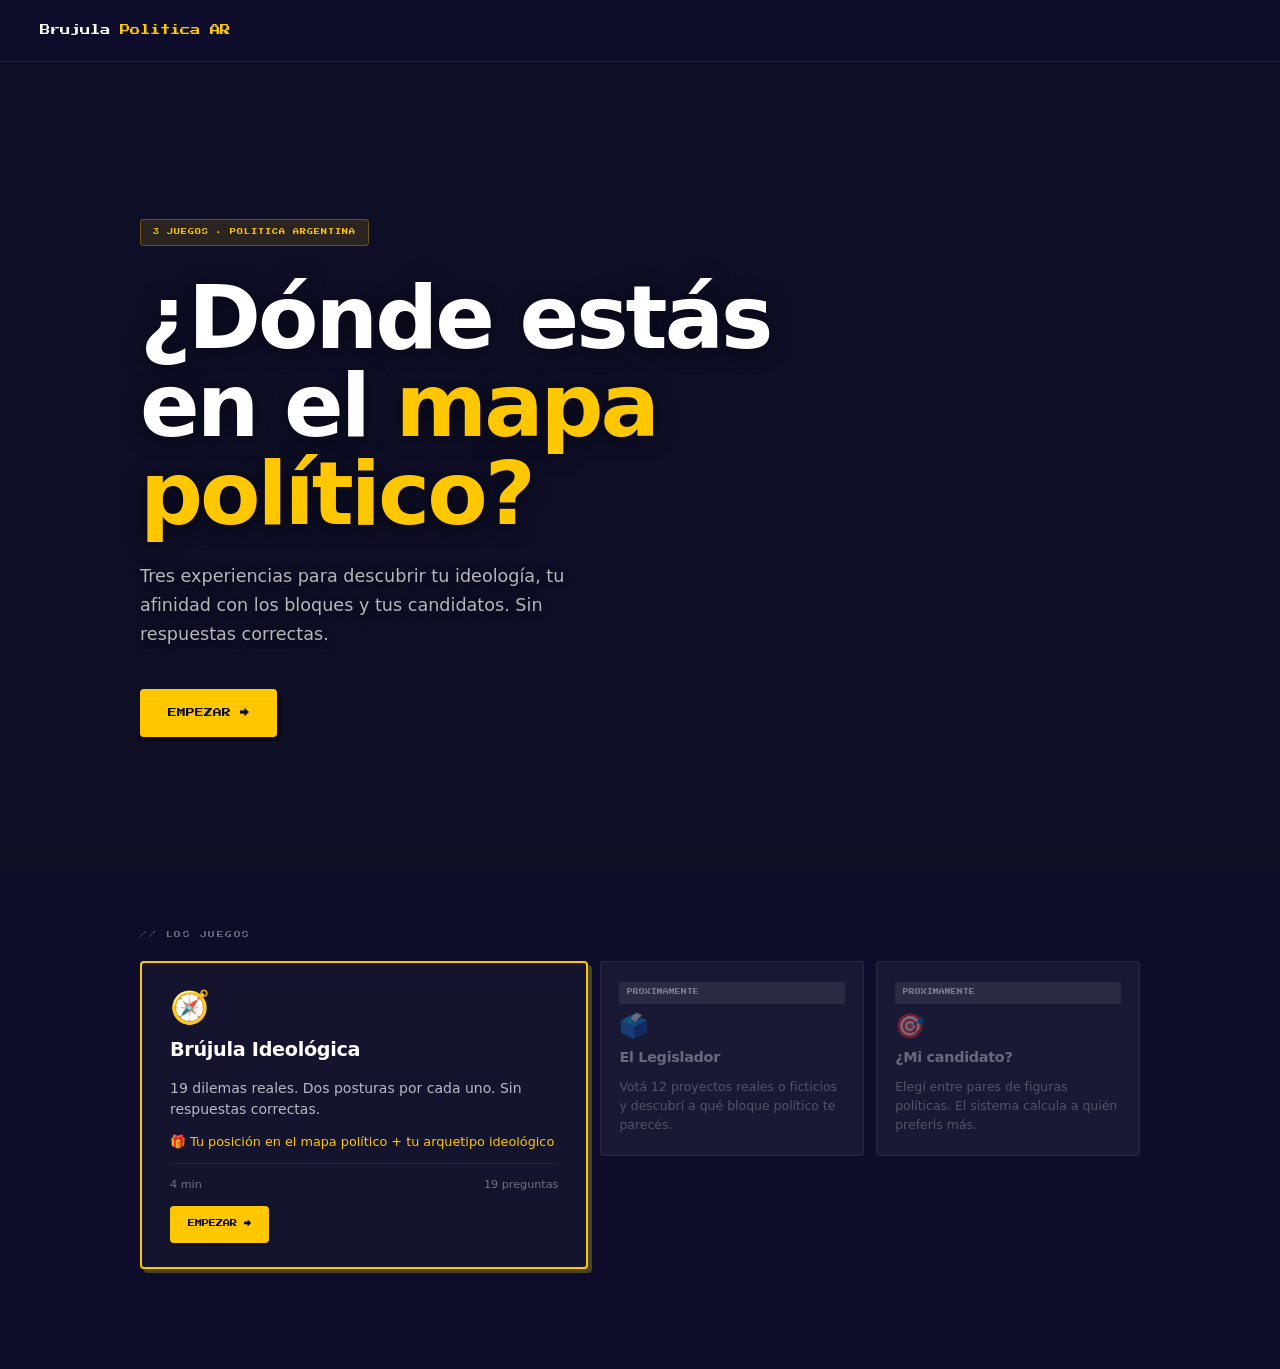
==== commit 96fc7d32: "fix(landing): paleta alineada al video — dorado cálido #FFC700, azul noche #0D0D2B Co-Authored-By: C" ====
--- a/frontend/index.html
+++ b/frontend/index.html
@@ -13,11 +13,11 @@
 
     /* ── Tokens ── */
     :root {
-      --dark:       #0F0F23;
-      --dark-card:  #161630;
-      --yellow:     #FFE600;
-      --yellow-dim: rgba(255,230,0,0.12);
-      --yellow-bdr: rgba(255,230,0,0.30);
+      --dark:       #0D0D2B;
+      --dark-card:  #14142E;
+      --yellow:     #FFC700;
+      --yellow-dim: rgba(255,199,0,0.12);
+      --yellow-bdr: rgba(255,199,0,0.30);
       --white:      #FFFFFF;
       --white-70:   rgba(255,255,255,0.70);
       --white-40:   rgba(255,255,255,0.40);
@@ -335,10 +335,9 @@
 
 <div class="lnd-hero-wrap">
 
-  <!-- Video de fondo — reemplazar src con el archivo generado -->
-  <video class="lnd-hero-video" autoplay loop muted playsinline>
-    <source src="/static/video/hero.mp4" type="video/mp4">
-    <source src="/static/video/hero.webm" type="video/webm">
+  <!-- Video de fondo — desktop 16:9 / mobile 9:16 -->
+  <video class="lnd-hero-video" id="hero-video" autoplay loop muted playsinline>
+    <source id="hero-video-src" src="/static/video/hero.mp4" type="video/mp4">
   </video>
 
   <!-- Overlay de legibilidad -->
@@ -366,6 +365,15 @@
 </section>
 
 <script>
+// Seleccionar video según viewport
+(function() {
+  const src = document.getElementById("hero-video-src");
+  if (src && window.innerWidth < 700) {
+    src.src = "/static/video/hero-mobile.mp4";
+    document.getElementById("hero-video").load();
+  }
+})();
+
 const QUIZZES = [
   {
     id:        "j1",
